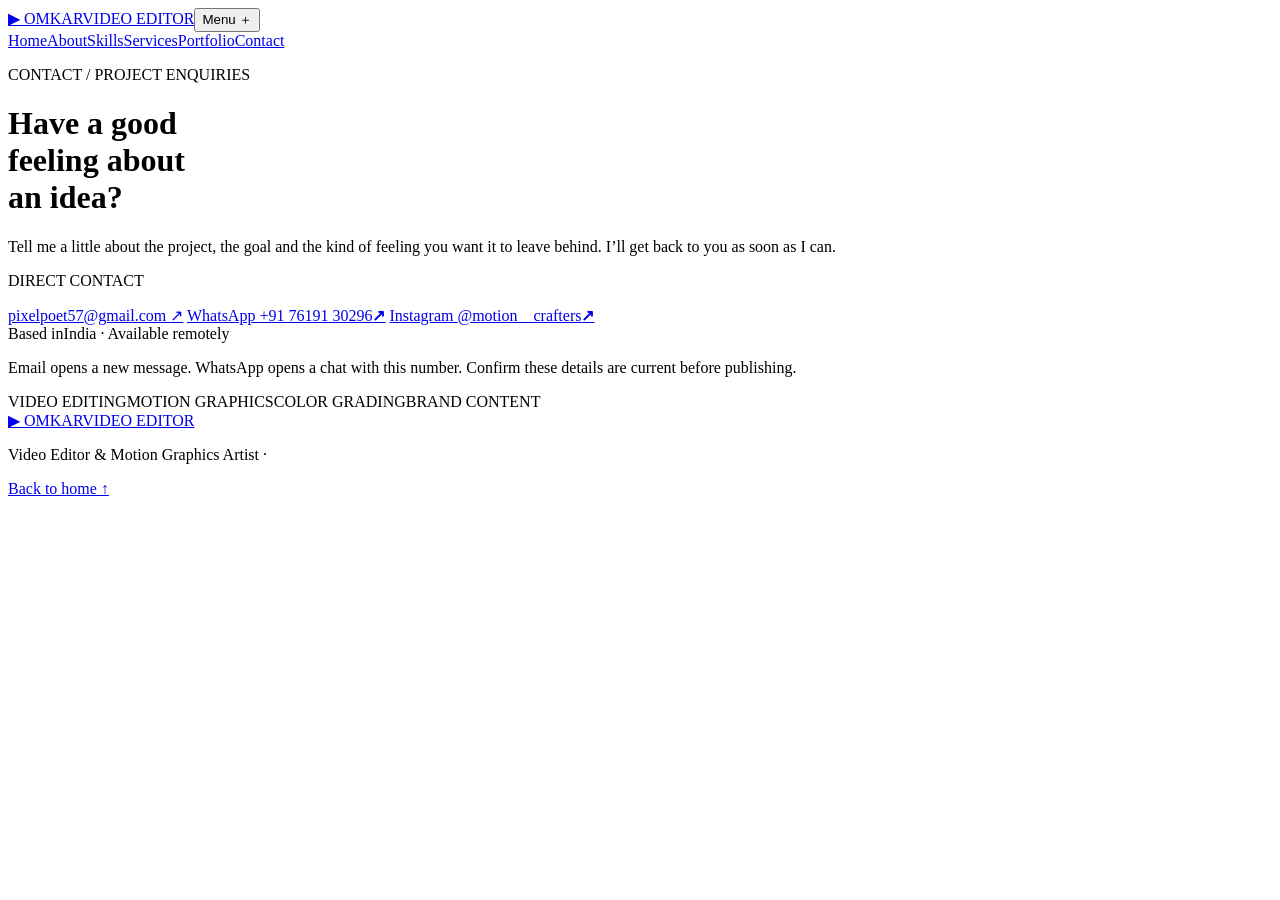
==== contact.html @ f89e93e3 "Add files via upload" ====
<!doctype html>
<html lang="en">
<head>
  <meta charset="utf-8"><meta name="viewport" content="width=device-width, initial-scale=1">
  <meta name="description" content="Contact Omkar for video editing and motion graphics projects.">
  <title>Contact — Omkar</title>
  <link rel="stylesheet" href="assets/style.css"><script src="assets/script.js" defer></script>
</head>
<body>
  <header class="site-header"><a class="wordmark" href="index.html"><span class="brand-mark">▶</span> OMKAR<span class="wordmark-sub">VIDEO EDITOR</span></a><button class="menu-toggle" aria-expanded="false" aria-controls="site-nav">Menu <span>＋</span></button><nav id="site-nav" class="site-nav"><a href="index.html">Home</a><a href="about.html">About</a><a href="about.html#skills">Skills</a><a href="about.html#services">Services</a><a href="work.html">Portfolio</a><a href="contact.html">Contact</a></nav></header>
  <main class="wrap page-main contact-page">
    <p class="eyebrow"><span class="status-dot"></span> CONTACT / PROJECT ENQUIRIES</p>
    <h1 class="page-title">Have a good<br><span class="outline-type">feeling</span> about<br>an idea<span class="period">?</span></h1>
    <div class="contact-layout">
      <p class="lead">Tell me a little about the project, the goal and the kind of feeling you want it to leave behind. I’ll get back to you as soon as I can.</p>
      <div class="contact-details">
        <p class="eyebrow">DIRECT CONTACT</p>
        
        <a class="contact-email" href="mailto:pixelpoet57@gmail.com?subject=Project%20enquiry%20%E2%80%94%20Omkar">pixelpoet57@gmail.com <span>↗</span></a>
        <a class="contact-line" href="https://wa.me/917619130296" target="_blank" rel="noreferrer">WhatsApp <span>+91 76191 30296</span><b>↗</b></a>
        <a class="contact-line" href="https://www.instagram.com/motion__crafters/" target="_blank" rel="noreferrer">Instagram <span>@motion__crafters</span><b>↗</b></a>
        <div class="contact-line"><span>Based in</span><span>India · Available remotely</span></div>
        <p class="small-note">Email opens a new message. WhatsApp opens a chat with this number. Confirm these details are current before publishing.</p>
      </div>
    </div>
    <div class="contact-bottom"><span>VIDEO EDITING</span><span>MOTION GRAPHICS</span><span>COLOR GRADING</span><span>BRAND CONTENT</span></div>
  </main>
  <footer class="site-footer wrap"><a class="wordmark" href="index.html"><span class="brand-mark">▶</span> OMKAR<span class="wordmark-sub">VIDEO EDITOR</span></a><p>Video Editor & Motion Graphics Artist · <span id="year"></span></p><a class="text-link" href="index.html">Back to home ↑</a></footer>
</body>
</html>
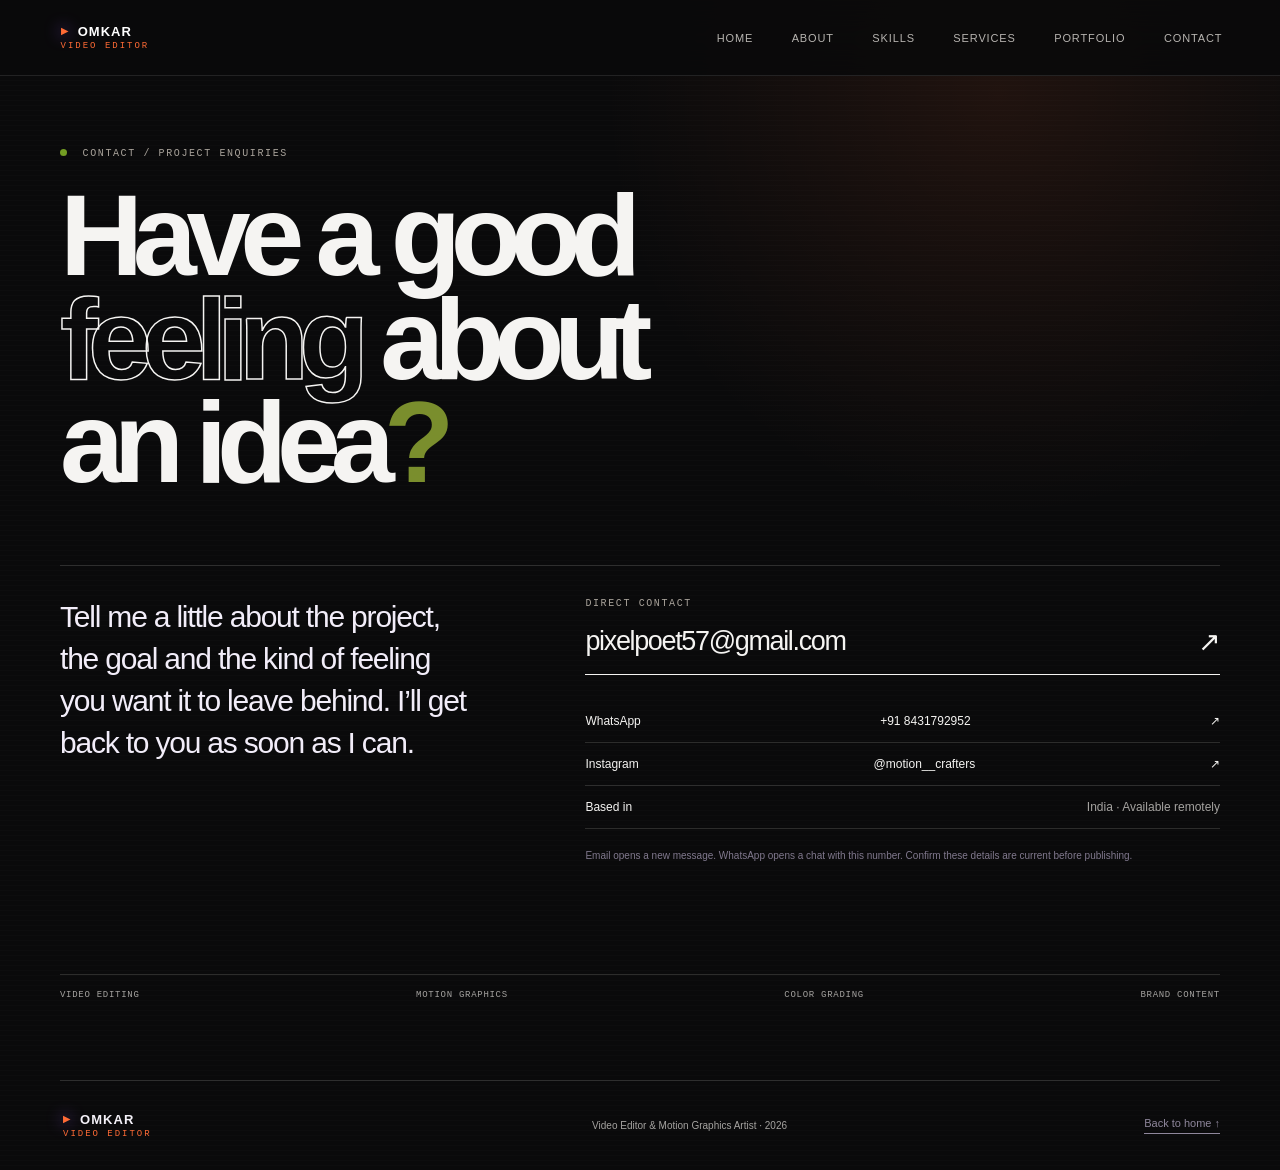
==== commit 17f61604: "Update contact.html" ====
--- a/contact.html
+++ b/contact.html
@@ -17,7 +17,7 @@
         <p class="eyebrow">DIRECT CONTACT</p>
         
         <a class="contact-email" href="mailto:pixelpoet57@gmail.com?subject=Project%20enquiry%20%E2%80%94%20Omkar">pixelpoet57@gmail.com <span>↗</span></a>
-        <a class="contact-line" href="https://wa.me/917619130296" target="_blank" rel="noreferrer">WhatsApp <span>+91 76191 30296</span><b>↗</b></a>
+        <a class="contact-line" href="https://wa.me/917619130296" target="_blank" rel="noreferrer">WhatsApp <span>+91 8431792952</span><b>↗</b></a>
         <a class="contact-line" href="https://www.instagram.com/motion__crafters/" target="_blank" rel="noreferrer">Instagram <span>@motion__crafters</span><b>↗</b></a>
         <div class="contact-line"><span>Based in</span><span>India · Available remotely</span></div>
         <p class="small-note">Email opens a new message. WhatsApp opens a chat with this number. Confirm these details are current before publishing.</p>
--- a/assets/style.css
+++ b/assets/style.css
@@ -0,0 +1,1118 @@
+@import url('https://fonts.googleapis.com/css2?family=DM+Mono:wght@400;500&family=Manrope:wght@400;500;600;700;800&display=swap');
+
+:root {
+  --paper: #f4f3ef;
+  --ink: #171715;
+  --muted: #77766f;
+  --line: #d5d4cd;
+  --accent: #d7ff42;
+  --max: 1320px;
+}
+* { box-sizing: border-box; }
+html { scroll-behavior: smooth; scroll-padding-top: 90px; }
+body { margin: 0; background: var(--paper); color: var(--ink); font-family: "Manrope", Arial, sans-serif; -webkit-font-smoothing: antialiased; }
+a { color: inherit; text-decoration: none; }
+button { font: inherit; }
+.wrap { width: min(var(--max), calc(100% - 9vw)); margin-inline: auto; }
+.site-header { height: 82px; display: flex; align-items: center; justify-content: space-between; padding: 0 4.5vw; border-bottom: 1px solid var(--line); background: rgba(244,243,239,.94); position: sticky; top: 0; z-index: 20; backdrop-filter: blur(12px); }
+.wordmark { font-size: 13px; letter-spacing: -.04em; font-weight: 800; white-space: nowrap; }
+.wordmark span { font-family: "DM Mono", monospace; font-size: 9px; vertical-align: top; margin-left: 3px; }
+.site-nav { display: flex; align-items: center; gap: clamp(18px, 3vw, 42px); }
+.site-nav a { font-size: 12px; color: #77766f; transition: color .2s; }
+.site-nav a:hover, .site-nav a.active { color: var(--ink); }
+.arrow { display: inline-block; margin-left: 3px; }
+.menu-toggle { display: none; border: 0; background: none; cursor: pointer; font-size: 12px; }
+.menu-toggle span { margin-left: 5px; font-size: 17px; }
+.hero { padding-top: clamp(80px, 11vw, 155px); padding-bottom: 35px; min-height: 720px; }
+.eyebrow { font: 10px/1.5 "DM Mono", monospace; letter-spacing: .11em; color: var(--muted); margin: 0 0 23px; }
+.status-dot { display: inline-block; width: 7px; height: 7px; background: #739d23; border-radius: 50%; margin-right: 8px; }
+h1, h2, h3, p { margin-top: 0; }
+.hero h1, .page-title { font-size: clamp(66px, 11.4vw, 166px); line-height: .83; letter-spacing: -.095em; font-weight: 600; margin: 0; }
+.outline-type { color: transparent; -webkit-text-stroke: 1.5px var(--ink); }
+.period { color: #7a8e2d; }
+.hero-bottom { display: flex; align-items: end; justify-content: space-between; gap: 40px; margin-top: 54px; }
+.hero-intro { width: min(410px, 60%); font-size: clamp(15px, 1.45vw, 19px); line-height: 1.65; letter-spacing: -.03em; margin: 0; }
+.round-link { display: inline-flex; align-items: center; justify-content: space-between; gap: 30px; border: 1px solid var(--ink); border-radius: 100px; padding: 15px 18px; font-size: 11px; white-space: nowrap; transition: background .25s, color .25s, transform .25s; }
+.round-link span { font-size: 17px; }
+.round-link:hover { background: var(--ink); color: var(--paper); transform: translateY(-2px); }
+.hero-note { display: flex; justify-content: space-between; gap: 15px; border-top: 1px solid var(--line); margin-top: 90px; padding-top: 15px; font: 9px "DM Mono", monospace; letter-spacing: .08em; color: var(--muted); }
+.feature-section { padding-top: 90px; padding-bottom: 100px; }
+.section-heading { display: flex; align-items: center; justify-content: space-between; gap: 20px; border-top: 1px solid var(--ink); padding-top: 18px; margin-bottom: 28px; }
+.section-heading .eyebrow { margin: 0; color: var(--ink); }
+.text-link { font-size: 11px; border-bottom: 1px solid currentColor; padding-bottom: 4px; }
+.project-grid { display: grid; grid-template-columns: 1fr 1fr; gap: 50px 22px; }
+.project-card { display: block; min-width: 0; }
+.project-large { grid-column: span 2; }
+.project-art { min-height: 260px; aspect-ratio: 1.28; overflow: hidden; position: relative; display: flex; align-items: center; justify-content: center; background: #deded6; isolation: isolate; }
+.project-large .project-art { aspect-ratio: 2.05; min-height: 350px; }
+.art-label, .art-small { position: absolute; font: 9px "DM Mono", monospace; letter-spacing: .12em; z-index: 2; }
+.art-label { top: 20px; left: 20px; }
+.art-small { bottom: 20px; left: 20px; }
+.art-big { font-size: clamp(48px, 8.5vw, 125px); font-weight: 800; line-height: .78; letter-spacing: -.09em; transform: rotate(-5deg); }
+.art-film { background: #d9d9d0; color: #20211c; }
+.art-film::before { content: ""; position: absolute; width: 42%; aspect-ratio: 1; border-radius: 50%; background: #c4c6b8; right: 12%; top: 10%; filter: blur(1px); }
+.art-film .art-big { z-index: 1; }
+.art-product { background: #b7b5a9; color: #22231e; justify-content: start; padding-left: 9%; }
+.product-object { position: absolute; width: 29%; height: 62%; right: 15%; top: 18%; border-radius: 50% 50% 42% 42%; background: linear-gradient(115deg, #f3f0e6, #6e7069 45%, #262823 60%, #e8e4d8); box-shadow: 20px 22px 45px #66675e; transform: rotate(18deg); }
+.product-copy { z-index: 2; font-size: clamp(28px, 4vw, 56px); line-height: .86; letter-spacing: -.08em; font-weight: 800; }
+.art-motion { background: #d8e4a2; color: #20251a; }
+.motion-orb { position: absolute; width: 56%; aspect-ratio: 1; border: 1px solid #667342; border-radius: 50%; box-shadow: 0 0 0 24px #d8e4a2, 0 0 0 25px #667342, 0 0 0 52px #d8e4a2, 0 0 0 53px #667342; transform: translate(15%, 5%); }
+.motion-type { z-index: 1; font-size: clamp(35px, 5vw, 70px); font-weight: 800; line-height: .82; letter-spacing: -.09em; mix-blend-mode: multiply; }
+.art-reel { background: #292a25; color: #f4f3ef; }
+.reel-type { font-size: clamp(50px, 7vw, 100px); font-weight: 800; line-height: .8; letter-spacing: -.09em; }
+.reel-bars { position: absolute; bottom: 23px; right: 20px; display: flex; align-items: end; gap: 4px; height: 50px; }
+.reel-bars i { display: block; width: 5px; background: var(--accent); height: 40%; }
+.reel-bars i:nth-child(2) { height: 80%; }.reel-bars i:nth-child(3) { height: 55%; }.reel-bars i:nth-child(4) { height: 100%; }.reel-bars i:nth-child(5) { height: 65%; }
+.project-caption { display: flex; justify-content: space-between; align-items: start; gap: 20px; padding-top: 15px; }
+.project-caption h2 { font-size: 18px; letter-spacing: -.05em; font-weight: 600; margin: 0 0 5px; }
+.project-caption p { color: var(--muted); font-size: 11px; margin: 0; }
+.caption-arrow { font-size: 19px; transition: transform .2s; }
+.project-card:hover .caption-arrow { transform: translate(3px, -3px); }
+.project-card:hover .project-art::after { opacity: 1; }
+.project-art::after { content: "VIEW PROJECT ↗"; position: absolute; z-index: 4; right: 18px; bottom: 18px; background: var(--paper); color: var(--ink); padding: 11px 13px; font: 9px "DM Mono", monospace; opacity: 0; transition: opacity .2s; }
+.small-note { font-size: 10px; color: var(--muted); line-height: 1.7; margin-top: 18px; }
+.statement { padding-top: 100px; padding-bottom: 110px; border-top: 1px solid var(--line); }
+.statement-copy { max-width: 1050px; font-size: clamp(35px, 6.5vw, 87px); line-height: 1.05; letter-spacing: -.075em; margin: 0 0 30px; font-weight: 600; }
+.statement-copy span { color: #88877f; }
+.services { padding-bottom: 120px; }
+.muted { font: 9px "DM Mono", monospace; letter-spacing: .08em; color: var(--muted); }
+.service-row { display: grid; grid-template-columns: 50px 1fr minmax(200px, 360px) 25px; align-items: center; gap: 20px; border-top: 1px solid var(--line); padding: 25px 0; }
+.service-number { color: var(--muted); font: 10px "DM Mono", monospace; }
+.service-row h2 { font-size: clamp(22px, 3vw, 35px); letter-spacing: -.06em; margin: 0; font-weight: 600; }
+.service-row p { margin: 0; color: var(--muted); font-size: 12px; line-height: 1.6; }
+.service-symbol { text-align: right; font-size: 20px; }
+.contact-strip { background: var(--accent); padding: clamp(35px, 7vw, 95px); margin-bottom: 95px; position: relative; }
+.contact-strip .eyebrow { color: #414a22; }
+.contact-strip h2 { font-size: clamp(60px, 10vw, 130px); line-height: .82; letter-spacing: -.09em; margin: 0 0 35px; font-weight: 700; }
+.contact-strip h2 span { color: transparent; -webkit-text-stroke: 1.5px var(--ink); }
+.dark-round { background: var(--ink); color: var(--paper); border-color: var(--ink); }
+.dark-round:hover { background: transparent; color: var(--ink); }
+.site-footer { min-height: 90px; border-top: 1px solid var(--line); display: flex; justify-content: space-between; align-items: center; gap: 20px; padding-top: 20px; padding-bottom: 20px; }
+.site-footer p { font-size: 10px; color: var(--muted); margin: 0; }
+.page-main { padding-top: clamp(70px, 10vw, 130px); padding-bottom: 120px; }
+.page-title { margin-bottom: 45px; }
+.page-intro-row { display: flex; justify-content: space-between; align-items: end; gap: 25px; padding-bottom: 30px; border-bottom: 1px solid var(--line); margin-bottom: 30px; }
+.page-intro-row p { max-width: 460px; line-height: 1.7; font-size: 15px; margin: 0; }
+.work-page-grid { margin-top: 30px; }
+.about-layout { display: grid; grid-template-columns: .85fr 1.15fr; gap: 8vw; margin-top: 75px; }
+.about-mark { min-height: 390px; background: var(--accent); padding: 25px; display: flex; flex-direction: column; justify-content: space-between; }
+.about-mark span { font-size: clamp(110px, 20vw, 240px); font-weight: 800; line-height: .8; letter-spacing: -.12em; }
+.about-mark p { font: 10px/1.5 "DM Mono", monospace; letter-spacing: .1em; margin: 0; }
+.about-copy p { color: #5e5d56; font-size: 14px; line-height: 1.9; margin-bottom: 22px; }
+.about-copy .lead, .lead { color: var(--ink); font-size: clamp(20px, 2.5vw, 30px); line-height: 1.4; letter-spacing: -.04em; }
+.about-copy h2 { margin: 45px 0 18px; font-size: 23px; letter-spacing: -.06em; }
+.tool-list { display: flex; flex-wrap: wrap; gap: 8px; }
+.tool-list span { padding: 10px 12px; border: 1px solid var(--line); font-size: 10px; }
+.about-principles { margin-top: 110px; border-top: 1px solid var(--ink); padding-top: 20px; }
+.principle { display: grid; grid-template-columns: 50px 1fr 1fr; gap: 20px; padding: 24px 0; border-bottom: 1px solid var(--line); align-items: baseline; }
+.principle span { font: 10px "DM Mono", monospace; color: var(--muted); }
+.principle h3 { font-size: clamp(19px, 2.5vw, 29px); letter-spacing: -.05em; margin: 0; }
+.principle p { font-size: 12px; color: var(--muted); margin: 0; }
+.contact-page .page-title { margin-bottom: 70px; }
+.contact-layout { display: grid; grid-template-columns: .8fr 1.2fr; gap: 8vw; padding-top: 30px; border-top: 1px solid var(--line); }
+.contact-layout > .lead { max-width: 420px; }
+.contact-details .eyebrow { margin-bottom: 15px; }
+.contact-email { display: flex; justify-content: space-between; gap: 10px; padding-bottom: 16px; border-bottom: 1px solid var(--ink); font-size: clamp(17px, 2.3vw, 27px); letter-spacing: -.05em; margin-bottom: 25px; }
+.contact-line { display: flex; justify-content: space-between; gap: 15px; border-bottom: 1px solid var(--line); padding: 14px 0; font-size: 12px; }
+.contact-line span:nth-child(2) { color: var(--muted); }
+.contact-line b { font-weight: 400; }
+.contact-bottom { display: flex; justify-content: space-between; gap: 15px; flex-wrap: wrap; border-top: 1px solid var(--line); padding-top: 15px; margin-top: 100px; color: var(--muted); font: 9px "DM Mono", monospace; letter-spacing: .08em; }
+.back-link { display: inline-block; margin-bottom: 50px; }
+.case-art { margin: 30px 0 50px; aspect-ratio: 2.1; min-height: 300px; }
+.case-meta { display: grid; grid-template-columns: repeat(3, 1fr); gap: 25px; padding: 25px 0; border-block: 1px solid var(--line); }
+.case-meta .eyebrow { margin-bottom: 10px; }
+.case-meta p { font-size: 12px; margin: 0; }
+.case-story { display: grid; grid-template-columns: .7fr 1.3fr; gap: 8vw; padding: 90px 0; }
+.case-story h2 { font-size: clamp(30px, 4vw, 50px); letter-spacing: -.07em; }
+.case-story p:not(.eyebrow) { color: #5e5d56; font-size: 14px; line-height: 1.9; max-width: 650px; }
+.case-story .round-link { margin-top: 15px; }
+.reveal { opacity: 0; transform: translateY(18px); transition: opacity .65s ease, transform .65s ease; }
+.reveal.visible { opacity: 1; transform: translateY(0); }
+@media (prefers-reduced-motion: reduce) { *, *::before, *::after { scroll-behavior: auto !important; animation-duration: .01ms !important; transition-duration: .01ms !important; } .reveal { opacity: 1; transform: none; } }
+@media (max-width: 760px) {
+  .wrap { width: calc(100% - 40px); }
+  .site-header { height: 68px; padding-inline: 20px; }
+  .menu-toggle { display: block; }
+  .site-nav { display: none; position: absolute; top: 68px; left: 0; right: 0; padding: 20px; border-bottom: 1px solid var(--line); background: var(--paper); flex-direction: column; align-items: flex-start; gap: 20px; }
+  .site-nav.open { display: flex; }
+  .hero { padding-top: 85px; min-height: 0; }
+  .hero h1, .page-title { font-size: clamp(58px, 14vw, 100px); }
+  .hero-bottom { align-items: flex-start; flex-direction: column; gap: 25px; margin-top: 35px; }
+  .hero-intro { width: 100%; max-width: 430px; }
+  .hero-note { margin-top: 55px; flex-wrap: wrap; }
+  .hero-note span:last-child { display: none; }
+  .feature-section { padding-top: 65px; padding-bottom: 75px; }
+  .project-grid { grid-template-columns: 1fr; gap: 35px; }
+  .project-large { grid-column: auto; }
+  .project-large .project-art { aspect-ratio: 1.28; min-height: 260px; }
+  .art-big { font-size: clamp(52px, 13vw, 90px); }
+  .statement { padding-top: 70px; padding-bottom: 75px; }
+  .services { padding-bottom: 75px; }
+  .service-row { grid-template-columns: 28px 1fr 20px; gap: 12px; }
+  .service-row p { grid-column: 2; grid-row: 2; }
+  .service-symbol { grid-column: 3; grid-row: 1; }
+  .contact-strip { margin-bottom: 60px; }
+  .site-footer { flex-wrap: wrap; }
+  .site-footer p { order: 3; width: 100%; }
+  .page-main { padding-top: 70px; padding-bottom: 75px; }
+  .page-intro-row { flex-direction: column; align-items: flex-start; }
+  .about-layout, .contact-layout, .case-story { grid-template-columns: 1fr; gap: 35px; margin-top: 45px; }
+  .about-mark { min-height: 260px; }
+  .about-principles { margin-top: 70px; }
+  .principle { grid-template-columns: 30px 1fr; gap: 12px; }
+  .principle p { grid-column: 2; }
+  .contact-page .page-title { margin-bottom: 45px; }
+  .contact-bottom { margin-top: 65px; }
+  .case-meta { grid-template-columns: 1fr; gap: 20px; }
+  .case-art { aspect-ratio: 1.25; min-height: 240px; }
+}
+
+/* Real portfolio video previews */
+.actual-project { min-width: 0; }
+.video-frame { position: relative; overflow: hidden; background: #111; aspect-ratio: 9 / 16; }
+
+.video-frame video { display: block; width: 100%; height: 100%; object-fit: cover; background: #111; }
+.video-category { position: absolute; top: 12px; left: 12px; z-index: 1; padding: 7px 10px; color: #111; background: #f4f2ed; font-size: 10px; letter-spacing: .12em; text-transform: uppercase; pointer-events: none; }
+.actual-project .project-caption { align-items: flex-start; }
+@media (max-width: 700px) {
+
+}
+
+
+/* Cinematic motion pass */
+:root { --ease-out: cubic-bezier(.22, 1, .36, 1); }
+body::after {
+  content: ""; position: fixed; z-index: 1000; top: 0; left: 0; height: 3px; width: var(--scroll-progress, 0%);
+  background: var(--accent); pointer-events: none; transition: width .08s linear;
+}
+.site-header { transition: height .35s var(--ease-out), background .3s ease, box-shadow .3s ease; }
+.site-header.scrolled { height: 68px; box-shadow: 0 8px 28px rgba(23,23,21,.055); }
+.site-nav a { position: relative; }
+.site-nav a::after { content: ""; position: absolute; height: 1px; background: currentColor; left: 0; right: 100%; bottom: -6px; transition: right .3s var(--ease-out); }
+.site-nav a:hover::after, .site-nav a.active::after { right: 0; }
+.hero .eyebrow { animation: fade-in .8s .05s both; }
+.hero h1 { animation: hero-rise 1.05s .12s var(--ease-out) both; }
+.hero-bottom { animation: fade-in .8s .42s both; }
+.hero-note { animation: fade-in .8s .58s both; }
+.period { display: inline-block; animation: punctuation-pop .7s .8s var(--ease-out) both; transform-origin: 50% 80%; }
+.marquee-band { overflow: hidden; border-block: 1px solid var(--line); padding: 18px 0; margin: 20px 0 0; background: rgba(215,255,66,.24); }
+.marquee-track { display: flex; align-items: center; gap: 34px; width: max-content; white-space: nowrap; animation: marquee-scroll 32s linear infinite; }
+.marquee-track span { font: 10px "DM Mono", monospace; letter-spacing: .13em; }
+.marquee-track b { font-size: 15px; font-weight: 400; color: #7a8e2d; }
+.marquee-band:hover .marquee-track { animation-play-state: paused; }
+.actual-project { opacity: 0; transform: translateY(24px) scale(.99); transition: opacity .75s var(--ease-out), transform .75s var(--ease-out); transition-delay: calc(var(--card-index, 0) * 70ms); }
+.actual-project.visible { opacity: 1; transform: translateY(0) scale(1); }
+.video-frame { border-radius: 2px; isolation: isolate; }
+.video-frame::after { content: ""; position: absolute; inset: 0; border: 1px solid rgba(255,255,255,.14); pointer-events: none; transition: inset .45s var(--ease-out), border-color .3s ease; }
+.actual-project:hover .video-frame::after { inset: 8px; border-color: rgba(255,255,255,.55); }
+.video-frame video { transition: transform .7s var(--ease-out), filter .5s ease; }
+.actual-project:hover .video-frame video { transform: scale(1.025); filter: contrast(1.03); }
+.video-category, .video-index { position: absolute; z-index: 2; top: 12px; padding: 7px 10px; font: 9px "DM Mono", monospace; letter-spacing: .08em; text-transform: uppercase; pointer-events: none; }
+.video-category { left: 12px; color: #111; background: var(--paper); }
+.video-index { right: 12px; color: #fff; background: rgba(17,17,17,.65); backdrop-filter: blur(8px); }
+.project-caption h2 { transition: letter-spacing .3s var(--ease-out); }
+.actual-project:hover .project-caption h2 { letter-spacing: -.025em; }
+.caption-arrow { display: inline-flex; align-items: center; justify-content: center; width: 32px; height: 32px; border: 1px solid var(--line); border-radius: 50%; transition: transform .35s var(--ease-out), color .3s ease, background .3s ease; }
+.actual-project:hover .caption-arrow { transform: rotate(45deg); background: var(--ink); color: var(--paper); }
+.round-link { position: relative; overflow: hidden; isolation: isolate; }
+.round-link::before { content: ""; position: absolute; inset: 0; background: var(--accent); transform: translateY(102%); transition: transform .35s var(--ease-out); z-index: -1; border-radius: inherit; }
+.round-link:hover::before { transform: translateY(0); }
+.dark-round::before { background: var(--paper); }
+.text-link { transition: opacity .25s ease; }
+.text-link:hover { opacity: .58; }
+.contact-strip { overflow: hidden; }
+.contact-strip::after { content: "↗"; position: absolute; right: 5%; bottom: -18%; font-size: clamp(130px, 24vw, 340px); line-height: 1; opacity: .06; transform: rotate(-20deg); pointer-events: none; transition: transform .7s var(--ease-out); }
+.contact-strip:hover::after { transform: translate(-12px, -12px) rotate(0deg); }
+@keyframes fade-in { from { opacity: 0; } to { opacity: 1; } }
+@keyframes hero-rise { from { opacity: 0; transform: translateY(42px); clip-path: inset(0 0 30% 0); } to { opacity: 1; transform: translateY(0); clip-path: inset(0 0 0 0); } }
+@keyframes punctuation-pop { 0% { transform: scale(.3) rotate(-25deg); opacity: 0; } 75% { transform: scale(1.2) rotate(8deg); opacity: 1; } 100% { transform: scale(1) rotate(0); } }
+@keyframes marquee-scroll { from { transform: translateX(0); } to { transform: translateX(-50%); } }
+@media (max-width: 760px) {
+  .site-header.scrolled { height: 60px; }
+  .marquee-band { margin-top: 10px; padding: 15px 0; }
+  .marquee-track { gap: 22px; animation-duration: 25s; }
+  .video-index { top: 10px; right: 10px; }
+  .video-category { top: 10px; left: 10px; }
+}
+@media (prefers-reduced-motion: reduce) {
+  body::after { display: none; }
+  .marquee-track { animation: none; }
+  .hero .eyebrow, .hero h1, .hero-bottom, .hero-note, .period { animation: none; }
+  .actual-project { opacity: 1; transform: none; transition: none; }
+}
+
+/* Dark purple portfolio redesign inspired by the supplied visual reference */
+:root { --paper:#08090f; --ink:#f5f3ff; --muted:#aaa7bd; --line:rgba(194,170,255,.19); --accent:#9b5cff; --panel:#10111b; }
+html { scroll-behavior:smooth; }
+body { background: radial-gradient(ellipse at 75% 12%, rgba(83,30,148,.17), transparent 42%), #08090f; color:var(--ink); }
+.site-header { background:rgba(8,9,15,.88); border-bottom:1px solid var(--line); backdrop-filter:blur(18px); }
+.wordmark { display:inline-flex; align-items:center; gap:9px; flex-wrap:wrap; font-weight:800; letter-spacing:.16em; }
+.brand-mark { display:inline-grid; place-items:center; color:#c7a4ff; font-size:13px; text-shadow:0 0 16px #9b5cff; }
+.wordmark-sub { display:block; flex-basis:100%; margin-left:22px; margin-top:-7px; font-size:8px; font-weight:400; letter-spacing:.22em; color:var(--muted); }
+.site-nav a { color:#d8d4e7; }
+.site-nav a.active,.site-nav a:hover { color:#c69cff; }
+.hero-neo { min-height:590px; position:relative; display:grid; grid-template-columns:1.1fr .9fr; align-items:center; gap:2rem; padding-top:82px; padding-bottom:58px; overflow:hidden; }
+.hero-copy { position:relative; z-index:2; }
+.hero-neo h1 { font-size:clamp(5rem,11vw,10rem); line-height:.83; letter-spacing:-.075em; margin:24px 0 22px; text-shadow:0 0 35px rgba(155,92,255,.17); }
+.hero-period { color:#a75cff; }
+.hero-role { color:#e3def1; font-size:clamp(12px,1.4vw,16px); }
+.hero-role b { color:#a75cff; padding:0 7px; }
+.hero-tagline { margin:24px 0 30px; max-width:480px; border:1px solid rgba(179,126,255,.42); border-radius:4px; padding:15px 18px; background:rgba(15,12,28,.72); box-shadow:0 0 28px rgba(120,55,220,.08); }
+.hero-tagline em { color:#bd8aff; font-style:normal; }
+.hero-actions { display:flex; gap:12px; flex-wrap:wrap; }
+.round-link { background:linear-gradient(115deg,#6c22d8,#9a4cff); color:white; border:1px solid #b68aff; box-shadow:0 8px 30px rgba(115,45,221,.22); }
+.outline-link { display:inline-flex; align-items:center; gap:16px; padding:13px 18px; border:1px solid rgba(201,183,235,.35); border-radius:30px; color:#f4f0ff; font-size:12px; text-transform:uppercase; letter-spacing:.07em; }
+.outline-link:hover { border-color:#a85cff; background:rgba(155,92,255,.1); }
+.hero-socials { display:flex; gap:22px; margin-top:36px; font:10px "DM Mono",monospace; color:#aaa2c0; text-transform:uppercase; letter-spacing:.1em; }
+.hero-socials a:hover { color:#c39aff; }
+.hero-visual { min-height:390px; position:relative; display:grid; place-items:center; isolation:isolate; }
+.hero-visual::before { content:""; position:absolute; width:min(34vw,400px); aspect-ratio:1; border-radius:50%; background:radial-gradient(circle,rgba(123,51,215,.22),rgba(123,51,215,.05) 55%,transparent 70%); filter:blur(2px); z-index:-1; }
+.visual-orbit { position:absolute; width:min(33vw,380px); aspect-ratio:1; border:1px solid rgba(178,115,255,.35); border-radius:50%; animation:orbit-spin 24s linear infinite; }
+.orbit-one::before,.orbit-two::before { content:""; position:absolute; width:8px;height:8px;border-radius:50%;background:#cda6ff;box-shadow:0 0 16px #9d52ff;top:12%;left:15%; }
+.orbit-two { width:min(27vw,310px); border-style:dashed; animation-direction:reverse; animation-duration:36s; }
+.hero-monogram { font-size:clamp(8rem,17vw,15rem); line-height:1; font-weight:900; letter-spacing:-.12em; color:transparent; -webkit-text-stroke:1px rgba(239,225,255,.75); text-shadow:0 0 38px rgba(153,83,255,.35); transform:rotate(-7deg); animation:monogram-float 5s ease-in-out infinite; }
+.hero-monogram span { color:#a75cff; -webkit-text-stroke:0; }
+.floating-tag { position:absolute; display:flex; align-items:center; gap:8px; padding:8px 10px; border:1px solid rgba(174,125,255,.35); border-radius:8px; background:rgba(12,12,22,.88); color:#c39aff; box-shadow:0 8px 30px rgba(0,0,0,.2); font-size:20px; font-weight:800; animation:tag-float 4s ease-in-out infinite; }
+.floating-tag small { font-size:9px; color:#d6d0e5; font-weight:400; }
+.tag-premiere { top:13%; left:1%; }.tag-after { top:27%; right:0; animation-delay:-1.2s; }.tag-davinci { bottom:13%; left:4%; animation-delay:-2.2s; }
+.visual-caption { position:absolute; bottom:0; width:100%; display:flex; justify-content:space-between; gap:12px; color:#9d96b4; font:8px "DM Mono",monospace; letter-spacing:.1em; }
+.hero-note { grid-column:1/-1; display:flex; justify-content:space-between; gap:12px; border-top:1px solid var(--line); padding-top:16px; color:#8d879f; font:9px "DM Mono",monospace; letter-spacing:.1em; }
+.marquee-band { background:rgba(107,43,191,.11); border-color:var(--line); }
+.feature-section,.tools-section,.services-section { padding-top:54px; padding-bottom:30px; }
+.section-heading { border-bottom:1px solid var(--line); padding-bottom:14px; margin-bottom:22px; }
+.section-aside { color:#9389aa; font:9px "DM Mono",monospace; letter-spacing:.12em; }
+.tool-grid { display:grid; grid-template-columns:repeat(4,minmax(0,1fr)); gap:12px; }
+.tool-card { padding:18px 15px; min-height:145px; background:linear-gradient(145deg,rgba(25,21,39,.96),rgba(12,13,21,.96)); border:1px solid var(--line); border-radius:12px; transition:transform .35s var(--ease-out),border-color .3s,box-shadow .3s; }
+.tool-card:hover { transform:translateY(-5px); border-color:rgba(177,116,255,.7); box-shadow:0 12px 32px rgba(102,42,175,.12); }
+.tool-logo { display:grid; place-items:center; width:40px;height:40px;margin-bottom:14px;border-radius:9px;font-size:17px;font-weight:800;background:#171326;border:1px solid rgba(180,130,255,.3);color:#c6a1ff;box-shadow:inset 0 0 18px rgba(148,77,255,.08); }
+.tool-logo.ae { color:#a99cff; }.tool-logo.dr { color:#ffce6e;font-size:11px; }.tool-logo.ps { color:#70caff; }.tool-logo.lr { color:#92baff; }.tool-logo.ai { color:#ff9b53; }.tool-logo.canva { color:#65e6f3; }.tool-logo.kittl { color:#fff; }
+.tool-card h3 { font-size:12px; margin:0 0 6px; }.tool-card p { font-size:10px; line-height:1.5; color:var(--muted); margin:0; }
+.service-grid { display:grid; grid-template-columns:repeat(4,minmax(0,1fr)); gap:12px; }
+.service-card { position:relative; min-height:185px; padding:18px; border:1px solid var(--line); border-radius:12px; background:linear-gradient(145deg,rgba(20,17,31,.94),rgba(11,12,19,.94)); transition:transform .35s var(--ease-out),border-color .3s; }
+.service-card:hover { transform:translateY(-4px); border-color:rgba(177,116,255,.7); }
+.service-card>span { color:#a878ef; font:10px "DM Mono",monospace; }.service-card h3 { margin:24px 0 8px; font-size:15px; }.service-card p { font-size:11px; line-height:1.65; color:var(--muted); }.service-card>b { position:absolute; right:16px; top:15px; color:#c39aff; font-size:16px; }
+.project-card,.service-row,.statement-copy,.contact-strip,.about-layout,.principle,.section-heading,.page-intro-row,.about-principles { color:var(--ink); }
+.video-frame { border:1px solid var(--line); background:#111; }
+.project-caption p,.small-note,.page-intro-row p { color:var(--muted); }
+.site-footer { border-top:1px solid var(--line); color:var(--muted); }
+@keyframes orbit-spin { to { transform:rotate(360deg); } }
+@keyframes monogram-float { 0%,100% { transform:translateY(0) rotate(-7deg); } 50% { transform:translateY(-10px) rotate(-4deg); } }
+@keyframes tag-float { 0%,100% { transform:translateY(0); } 50% { transform:translateY(-8px); } }
+@media(max-width:800px) {
+ .hero-neo { grid-template-columns:1fr; min-height:auto; padding-top:65px; gap:8px; }
+ .hero-visual { min-height:300px; order:2; }
+ .hero-note { order:3; flex-wrap:wrap; }
+ .hero-neo h1 { font-size:clamp(5rem,20vw,8rem); }
+ .visual-orbit { width:min(65vw,340px); }.orbit-two { width:min(52vw,270px); }
+ .hero-monogram { font-size:clamp(9rem,35vw,13rem); }
+ .tool-grid { grid-template-columns:repeat(2,minmax(0,1fr)); }
+ .service-grid { grid-template-columns:repeat(2,minmax(0,1fr)); }
+}
+@media(max-width:480px) {
+ .hero-socials { gap:13px; font-size:9px; }
+ .tool-card { padding:14px 12px; }
+ .service-card { padding:14px; }
+ .service-card h3 { font-size:13px; }
+}
+@media(prefers-reduced-motion:reduce) {
+ .visual-orbit,.hero-monogram,.floating-tag { animation:none; }
+}
+
+
+/* Refined hero portrait + compact portfolio grid */
+.hero { position: relative; isolation: isolate; overflow: hidden; }
+.hero-portrait {
+  position: absolute; z-index: -1; right: clamp(0px, 4vw, 56px); bottom: 0;
+  width: min(42vw, 520px); height: min(42vw, 470px);
+  display: flex; align-items: flex-end; justify-content: center;
+  pointer-events: none;
+}
+.hero-portrait img {
+  position: relative; z-index: 1; display: block; width: 100%; height: 100%;
+  object-fit: contain; object-position: center bottom;
+  filter: drop-shadow(0 0 22px rgba(159, 78, 255, .25));
+  animation: portrait-float 6s ease-in-out infinite;
+}
+.portrait-orbit {
+  position: absolute; border: 1px solid rgba(173, 104, 255, .52);
+  border-radius: 50%; width: 78%; aspect-ratio: 1; top: 7%; left: 12%;
+  box-shadow: 0 0 22px rgba(144, 62, 255, .12), inset 0 0 22px rgba(144, 62, 255, .08);
+}
+.orbit-one { animation: orbit-spin 24s linear infinite; border-left-color: transparent; }
+.orbit-two { width: 92%; top: 0; left: 5%; border-color: rgba(91, 223, 255, .23); border-right-color: transparent; animation: orbit-spin 34s linear infinite reverse; }
+.portrait-sticker {
+  position: absolute; z-index: 2; right: 2%; bottom: 13%; transform: rotate(8deg);
+  padding: 9px 12px; background: #b56aff; color: #100c18; border: 1px solid #e6d4ff;
+  font: 700 9px/1.35 "DM Mono", monospace; letter-spacing: .08em;
+  box-shadow: 4px 4px 0 rgba(9,7,17,.65); animation: sticker-bob 4s ease-in-out infinite;
+}
+@keyframes portrait-float { 0%,100% { transform: translateY(0); } 50% { transform: translateY(-9px); } }
+@keyframes orbit-spin { to { transform: rotate(360deg); } }
+@keyframes sticker-bob { 0%,100% { translate: 0 0; } 50% { translate: 0 -7px; } }
+.project-grid, .home-project-grid, .work-page-grid {
+  gap: clamp(14px, 2vw, 24px);
+}
+.actual-project .video-frame { aspect-ratio: 4 / 3; }
+.home-project-grid .actual-project:nth-child(1) .video-frame,
+.work-page-grid .actual-project:nth-child(1) .video-frame { aspect-ratio: 4 / 3; }
+.project-caption { padding-top: 11px; }
+.project-caption h2 { font-size: clamp(15px, 1.4vw, 20px); }
+.project-caption p { font-size: 12px; }
+@media (min-width: 761px) {
+  .home-project-grid, .work-page-grid { grid-template-columns: repeat(3, minmax(0, 1fr)); }
+}
+@media (max-width: 760px) {
+  .hero-portrait { right: -14%; width: 64vw; height: 70vw; opacity: .5; }
+  .portrait-sticker { right: 4%; bottom: 12%; font-size: 7px; }
+  .actual-project .video-frame { aspect-ratio: 3 / 4; }
+}
+@media (prefers-reduced-motion: reduce) {
+  .hero-portrait img, .orbit-one, .orbit-two, .portrait-sticker { animation: none; }
+}
+
+/* Trend-led illustrated hero portrait */
+.hero { position: relative; isolation: isolate; overflow: hidden; }
+.hero-portrait { position:absolute; z-index:0; right:clamp(0px,3vw,42px); bottom:0; width:min(42vw,500px); height:min(42vw,440px); display:flex; align-items:flex-end; justify-content:center; pointer-events:none; opacity:.96; }
+.hero-portrait img { display:block; width:100%; height:100%; object-fit:contain; object-position:center bottom; filter:drop-shadow(0 0 24px rgba(159,78,255,.25)); animation:portrait-float 6s ease-in-out infinite; }
+.hero-copy { position:relative; z-index:2; max-width:62%; }
+.portrait-orbit { position:absolute; width:78%; aspect-ratio:1; top:5%; left:12%; border:1px solid rgba(173,104,255,.5); border-radius:50%; box-shadow:0 0 22px rgba(144,62,255,.13),inset 0 0 22px rgba(144,62,255,.08); }
+.orbit-one { border-left-color:transparent; animation:orbit-spin 24s linear infinite; }
+.orbit-two { width:92%; top:0; left:5%; border-color:rgba(91,223,255,.22); border-right-color:transparent; animation:orbit-spin 34s linear infinite reverse; }
+.portrait-sticker { position:absolute; z-index:3; right:2%; bottom:13%; padding:9px 12px; color:#100c18; background:#b56aff; border:1px solid #e6d4ff; font:700 9px/1.35 monospace; letter-spacing:.08em; transform:rotate(8deg); box-shadow:4px 4px 0 rgba(9,7,17,.65); animation:sticker-bob 4s ease-in-out infinite; }
+@keyframes portrait-float {0%,100%{transform:translateY(0)}50%{transform:translateY(-9px)}}
+@keyframes orbit-spin {to{transform:rotate(360deg)}}
+@keyframes sticker-bob {0%,100%{translate:0 0}50%{translate:0 -7px}}
+/* More compact project cards */
+.project-grid,.home-project-grid,.work-page-grid { gap:clamp(14px,2vw,24px); }
+.actual-project .video-frame { aspect-ratio:4/3; }
+.project-caption { padding-top:11px; }
+.project-caption h2 { font-size:clamp(15px,1.4vw,20px); }
+.project-caption p { font-size:12px; }
+@media(min-width:761px){.home-project-grid,.work-page-grid{grid-template-columns:repeat(3,minmax(0,1fr));}}
+@media(max-width:760px){.hero-portrait{right:-14%;width:64vw;height:70vw;opacity:.46}.hero-copy{max-width:100%}.actual-project .video-frame{aspect-ratio:3/4}}
+@media(prefers-reduced-motion:reduce){.hero-portrait img,.orbit-one,.orbit-two,.portrait-sticker{animation:none}}
+
+/* Final polish: layered editor mascot, refined cards and software icon tiles */
+.hero-portrait { z-index:1; width:min(40vw,470px); height:min(40vw,430px); right:clamp(4px,4vw,60px); }
+.hero-portrait img { object-fit:contain; object-position:center bottom; mix-blend-mode:screen; filter:drop-shadow(0 0 24px rgba(164,82,255,.30)); }
+.hero-copy { z-index:3; }
+.hero-visual { z-index:2; }
+.hero-portrait .portrait-orbit { z-index:0; }
+.portrait-sticker { z-index:4; }
+.tool-grid { align-items:stretch; }
+.tool-card { position:relative; overflow:hidden; isolation:isolate; transition:transform .35s cubic-bezier(.22,1,.36,1), border-color .3s ease, box-shadow .3s ease; }
+.tool-card::before { content:""; position:absolute; inset:0; z-index:-1; opacity:0; background:radial-gradient(circle at 50% 0%,rgba(165,89,255,.2),transparent 70%); transition:opacity .35s ease; }
+.tool-card:hover { transform:translateY(-6px); border-color:rgba(178,111,255,.7); box-shadow:0 12px 32px rgba(107,44,191,.14); }
+.tool-card:hover::before { opacity:1; }
+.tool-logo { display:flex; align-items:center; justify-content:center; width:56px; height:56px; border-radius:14px; font-weight:800; font-size:23px; letter-spacing:-.06em; box-shadow:inset 0 0 0 1px rgba(255,255,255,.13),0 8px 20px rgba(0,0,0,.2); transition:transform .4s cubic-bezier(.22,1,.36,1); }
+.tool-card:hover .tool-logo { transform:rotate(-5deg) scale(1.08); }
+.tool-logo.pr { background:linear-gradient(145deg,#25104b,#100b20); color:#c59aff; border:1px solid #7e4fd6; }
+.tool-logo.ae { background:linear-gradient(145deg,#31104e,#100b20); color:#e1a4ff; border:1px solid #a14be5; }
+.tool-logo.dr { background:conic-gradient(from 20deg,#e6e6e6,#242424,#bd8aff,#e6e6e6); color:#101015; border:1px solid #aaa; }
+.tool-logo.ps { background:linear-gradient(145deg,#092e4d,#071521); color:#60c7ff; border:1px solid #2387c7; }
+.tool-logo.lr { background:linear-gradient(145deg,#092e4d,#071521); color:#7fd7ff; border:1px solid #2c8cb7; }
+.tool-logo.ai { background:linear-gradient(145deg,#49210a,#1d0c05); color:#ffad68; border:1px solid #bd672c; }
+.tool-logo.canva { background:linear-gradient(145deg,#075b72,#16264f); color:#e3faff; border:1px solid #38bed2; }
+.tool-logo.kittl { background:linear-gradient(145deg,#222,#080808); color:#fff; border:1px solid #999; font-size:18px; }
+.section-heading { margin-bottom:22px; }
+.project-card { transition:transform .5s cubic-bezier(.22,1,.36,1),opacity .65s ease; }
+.project-card:hover { transform:translateY(-5px); }
+.actual-project .video-frame { overflow:hidden; border:1px solid rgba(180,120,255,.14); box-shadow:0 10px 28px rgba(0,0,0,.18); }
+.actual-project:hover .video-frame { box-shadow:0 16px 36px rgba(128,65,210,.17); }
+.marquee-band { background:linear-gradient(90deg,rgba(141,69,255,.12),rgba(57,198,255,.07),rgba(141,69,255,.12)); }
+@media(max-width:760px) {
+  .hero-portrait { width:72vw; height:76vw; right:-20%; opacity:.38; }
+  .hero-copy { max-width:100%; }
+  .tool-logo { width:48px; height:48px; border-radius:12px; }
+}
+
+/* Final hero correction: use the newly supplied cartoon creator portrait and prevent headline clipping */
+.hero-neo { grid-template-columns:minmax(0,1.05fr) minmax(280px,.95fr); }
+.hero-neo .hero-copy { min-width:0; max-width:100%; }
+.hero-neo h1 { font-size:clamp(4.1rem,8.4vw,8.4rem); letter-spacing:-.075em; white-space:nowrap; max-width:100%; }
+.hero-portrait { z-index:1; right:clamp(0px,2vw,26px); bottom:0; width:min(43vw,510px); height:min(48vw,530px); overflow:hidden; align-items:flex-end; }
+.hero-portrait img { width:100%; height:100%; object-fit:contain; object-position:center bottom; border-radius:12px 12px 0 0; mix-blend-mode:normal; filter:drop-shadow(0 0 28px rgba(132,72,255,.28)); }
+.hero-portrait .portrait-orbit { pointer-events:none; }
+.hero-copy { z-index:3; }
+.hero-visual { opacity:.28; }
+@media (max-width: 1000px) {
+  .hero-neo { grid-template-columns:minmax(0,1fr) minmax(230px,.8fr); gap:1rem; }
+  .hero-neo h1 { font-size:clamp(4rem,8.1vw,6.5rem); }
+  .hero-portrait { width:45vw; height:52vw; right:-1%; }
+}
+@media (max-width: 760px) {
+  .hero-neo { display:block; min-height:620px; padding-top:100px; padding-bottom:58px; }
+  .hero-neo h1 { font-size:clamp(3.5rem,14vw,6rem); letter-spacing:-.075em; }
+  .hero-copy { max-width:100%; }
+  .hero-portrait { width:min(74vw,380px); height:min(105vw,520px); right:-7%; bottom:0; opacity:.34; }
+  .hero-portrait img { object-fit:contain; object-position:center bottom; }
+  .hero-visual { display:none; }
+}
+
+/* Circular creator portrait: image stays inside the hero orbit */
+.hero-portrait {
+  width: min(36vw, 390px) !important;
+  height: min(36vw, 390px) !important;
+  aspect-ratio: 1 / 1;
+  right: clamp(8px, 5vw, 68px) !important;
+  bottom: 18px !important;
+  display: grid !important;
+  place-items: center;
+}
+.hero-portrait img {
+  width: 100% !important;
+  height: 100% !important;
+  object-fit: cover !important;
+  object-position: center center !important;
+  border-radius: 50%;
+  clip-path: circle(49.5%);
+  border: 2px solid rgba(190, 135, 255, .75);
+  box-shadow: 0 0 0 8px rgba(153, 80, 255, .06), 0 0 45px rgba(153, 80, 255, .22);
+  background: #151020;
+  mix-blend-mode: normal !important;
+}
+.hero-portrait .portrait-orbit {
+  width: 112%;
+  height: auto;
+  aspect-ratio: 1;
+  top: -6%;
+  left: -6%;
+  pointer-events: none;
+}
+.hero-portrait .orbit-two {
+  width: 126%;
+  top: -13%;
+  left: -13%;
+}
+.hero-portrait .portrait-sticker {
+  right: -7%;
+  bottom: 9%;
+}
+@media (max-width: 760px) {
+  .hero-portrait {
+    width: min(66vw, 300px) !important;
+    height: min(66vw, 300px) !important;
+    right: -5% !important;
+    bottom: 0 !important;
+    opacity: .52;
+  }
+  .hero-portrait .portrait-sticker { right: -4%; bottom: 8%; }
+}
+
+/* Circular creator portrait fitted to the hero orbit */
+.hero-portrait {
+  width: min(36vw, 390px) !important;
+  height: min(36vw, 390px) !important;
+  aspect-ratio: 1 / 1;
+  right: clamp(8px, 5vw, 68px) !important;
+  bottom: 18px !important;
+  display: grid !important;
+  place-items: center;
+}
+.hero-portrait img {
+  width: 100% !important;
+  height: 100% !important;
+  object-fit: cover !important;
+  object-position: center center !important;
+  border-radius: 50%;
+  clip-path: circle(49.5%);
+  border: 2px solid rgba(190, 135, 255, .75);
+  box-shadow: 0 0 0 8px rgba(153, 80, 255, .06), 0 0 45px rgba(153, 80, 255, .22);
+  background: #151020;
+  mix-blend-mode: normal !important;
+}
+.hero-portrait .portrait-orbit {
+  width: 112%;
+  height: auto;
+  aspect-ratio: 1;
+  top: -6%;
+  left: -6%;
+  pointer-events: none;
+}
+.hero-portrait .orbit-two { width: 126%; top: -13%; left: -13%; }
+.hero-portrait .portrait-sticker { right: -7%; bottom: 9%; }
+@media (max-width: 760px) {
+  .hero-portrait {
+    width: min(66vw, 300px) !important;
+    height: min(66vw, 300px) !important;
+    right: -5% !important;
+    bottom: 0 !important;
+    opacity: .52;
+  }
+  .hero-portrait .portrait-sticker { right: -4%; bottom: 8%; }
+}
+
+/* Layout repair: avoid monogram/portrait collisions and prevent About overflow */
+.hero-neo { grid-template-columns: minmax(0, 1.05fr) minmax(280px, .95fr); }
+.hero-copy { min-width: 0; max-width: 100%; }
+.hero-visual { min-width: 0; overflow: hidden; }
+.hero-monogram { font-size: clamp(6rem, 12vw, 10rem); }
+.hero-portrait {
+  z-index: 2 !important;
+  width: min(32vw, 360px) !important;
+  height: min(32vw, 360px) !important;
+  right: clamp(12px, 4vw, 58px) !important;
+  bottom: 42px !important;
+}
+.hero-portrait img {
+  display:block;
+  border-radius:50%;
+  clip-path:circle(49.5%);
+  object-fit:cover !important;
+  object-position:center 44% !important;
+}
+.hero-visual { opacity:.62; }
+.hero-visual .hero-monogram { opacity:.22; }
+.hero-copy { z-index:4; }
+.hero-note { position:relative; z-index:5; }
+.about-layout { grid-template-columns: minmax(260px, .85fr) minmax(0, 1.15fr); gap: clamp(28px, 5vw, 72px); align-items:start; }
+.about-mark {
+  min-width:0; min-height:0; aspect-ratio: 4 / 5;
+  background: radial-gradient(circle at 50% 28%, rgba(132,74,231,.23), transparent 45%), linear-gradient(145deg,#171321,#0b0b12 72%);
+  border:1px solid rgba(181,133,255,.35); border-radius:18px; padding:clamp(18px,2.5vw,30px);
+  position:relative; overflow:hidden; justify-content:flex-end; gap:18px;
+}
+.about-mark::before { content:""; position:absolute; width:90%; aspect-ratio:1; border:1px solid rgba(173,104,255,.22); border-radius:50%; top:3%; left:5%; box-shadow:0 0 38px rgba(130,67,220,.12); }
+.about-avatar { position:relative; z-index:1; width:min(78%,260px); aspect-ratio:1; margin:0 auto auto; border-radius:50%; padding:5px; border:1px solid rgba(186,137,255,.7); box-shadow:0 0 35px rgba(147,79,255,.17); }
+.about-avatar img { display:block; width:100%; height:100%; object-fit:cover; object-position:center 42%; border-radius:50%; }
+.about-mark-title { position:relative; z-index:1; display:block; font-size:clamp(28px,4vw,52px) !important; line-height:1 !important; letter-spacing:-.07em !important; color:#f5f0ff; font-weight:800; }
+.about-mark-dot { color:#b77aff; }
+.about-mark p { position:relative; z-index:1; color:#b7accb; }
+.about-copy { min-width:0; overflow-wrap:anywhere; }
+.about-copy p { color:#aaa3b7; }
+.about-copy .lead, .lead { color:#f2edf9; }
+.about-copy h2 { color:#f7f2ff; }
+.about-copy .small-note { color:#8d849a; }
+.tool-list span { border-color:rgba(181,133,255,.25); color:#ddd2ef; background:rgba(255,255,255,.025); border-radius:6px; }
+.about-principles { border-top-color:rgba(181,133,255,.3); }
+.principle { border-bottom-color:rgba(181,133,255,.18); }
+@media(max-width:900px) {
+  .hero-neo { grid-template-columns:minmax(0,1fr); min-height:660px; }
+  .hero-visual { display:none; }
+  .hero-portrait { width:min(44vw,330px) !important; height:min(44vw,330px) !important; right:0 !important; bottom:66px !important; opacity:.9; }
+  .hero-copy { max-width: min(78%,620px); }
+  .about-layout { grid-template-columns:minmax(0,1fr); gap:32px; }
+  .about-mark { aspect-ratio: 16 / 10; }
+  .about-avatar { width:min(48%,220px); }
+}
+@media(max-width:600px) {
+  .hero-neo { min-height:680px; padding-top:76px; padding-bottom:90px; }
+  .hero-copy { max-width:100%; }
+  .hero-neo h1 { font-size:clamp(4.3rem,19vw,7rem); }
+  .hero-portrait { width:min(58vw,280px) !important; height:min(58vw,280px) !important; right:-6px !important; bottom:24px !important; opacity:.5; }
+  .hero-portrait .portrait-sticker { display:none; }
+  .hero-role { max-width:90%; }
+  .about-mark { aspect-ratio: 5 / 4; }
+  .about-avatar { width:min(52%,210px); }
+  .principle { grid-template-columns:34px minmax(0,1fr); }
+  .principle p { grid-column:2; }
+}
+
+
+/* PROFESSIONAL REDESIGN — editorial charcoal, warm white, restrained violet */
+:root {
+  --ink: #f4f1f8;
+  --paper: #0b0b10;
+  --accent: #b78aff;
+  --line: rgba(230, 220, 245, .13);
+  --muted: #a7a0b3;
+}
+html { scroll-behavior: smooth; scroll-padding-top: 90px; }
+body {
+  background:
+    radial-gradient(ellipse at 85% 8%, rgba(108, 64, 164, .13), transparent 30%),
+    #0b0b10;
+  color: #f4f1f8;
+  font-feature-settings: "ss01" on;
+}
+.wrap { width: min(1160px, calc(100% - 64px)); margin-inline: auto; }
+.site-header {
+  background: rgba(11,11,16,.86);
+  border-bottom: 1px solid var(--line);
+  backdrop-filter: blur(18px);
+  height: 76px;
+}
+.wordmark { letter-spacing: .06em; }
+.site-nav a { color: #c8c1d2; font-size: 11px; letter-spacing: .08em; text-transform: uppercase; }
+.site-nav a:hover, .site-nav a.active { color: #fff; }
+.hero.hero-neo {
+  min-height: 650px;
+  padding-top: 90px;
+  padding-bottom: 70px;
+  display: grid;
+  grid-template-columns: minmax(0, 1.1fr) minmax(300px, .9fr);
+  align-items: center;
+  gap: 24px;
+  border-bottom: 1px solid var(--line);
+}
+.hero-copy { max-width: 620px; }
+.hero-neo .eyebrow { color: #bcb4ca; font-size: 10px; letter-spacing: .18em; }
+.hero-neo h1 {
+  font-size: clamp(5rem, 10vw, 9.2rem);
+  line-height: .86;
+  letter-spacing: -.085em;
+  margin: 30px 0 24px;
+  text-shadow: none;
+  white-space: nowrap;
+}
+.hero-period { color: var(--accent); }
+.hero-role { font-size: clamp(13px, 1.4vw, 16px); line-height: 1.7; color: #ded8e8; max-width: 470px; }
+.hero-role b { color: var(--accent); }
+.hero-tagline {
+  max-width: 470px;
+  padding: 0 0 0 16px;
+  border: 0;
+  border-left: 2px solid var(--accent);
+  border-radius: 0;
+  background: transparent;
+  box-shadow: none;
+  color: #bdb5c9;
+  line-height: 1.7;
+}
+.hero-actions { gap: 12px; margin-top: 28px; }
+.round-link, .outline-link {
+  min-height: 46px; padding: 0 19px; border-radius: 4px;
+  font-size: 11px; letter-spacing: .06em; text-transform: uppercase;
+}
+.round-link { background: #f4f1f8; color: #15121b; border: 1px solid #f4f1f8; }
+.round-link::before { background: var(--accent); }
+.outline-link { background: transparent; border: 1px solid rgba(231,222,244,.24); color: #f4f1f8; }
+.outline-link:hover { border-color: var(--accent); background: rgba(183,138,255,.08); }
+.hero-socials { gap: 18px; margin-top: 30px; }
+.hero-socials a { color: #a9a1b7; font-size: 11px; }
+.hero-socials a:hover { color: #fff; }
+.hero-visual { display: none !important; }
+.hero-portrait {
+  position: relative !important;
+  inset: auto !important;
+  z-index: 2 !important;
+  width: min(100%, 390px) !important;
+  height: auto !important;
+  aspect-ratio: 1 / 1;
+  justify-self: center;
+  align-self: center;
+  display: grid !important;
+  place-items: center;
+  overflow: visible;
+  opacity: 1 !important;
+}
+.hero-portrait img {
+  position: relative;
+  z-index: 2;
+  width: 78% !important;
+  height: 78% !important;
+  object-fit: cover !important;
+  object-position: center 42% !important;
+  border-radius: 50%;
+  clip-path: circle(49.5%);
+  border: 1px solid rgba(221,201,255,.7);
+  box-shadow: 0 0 0 10px rgba(183,138,255,.045), 0 18px 65px rgba(0,0,0,.35);
+  background: #17131e;
+  mix-blend-mode: normal !important;
+  animation: none;
+}
+.hero-portrait .portrait-orbit {
+  width: 88%;
+  height: auto;
+  aspect-ratio: 1;
+  top: 6%;
+  left: 6%;
+  border-color: rgba(183,138,255,.35);
+}
+.hero-portrait .orbit-two { width: 100%; top: 0; left: 0; border-color: rgba(183,138,255,.17); }
+.portrait-sticker {
+  right: 0 !important; bottom: 12% !important;
+  transform: rotate(5deg);
+  background: #b78aff;
+  color: #160e21;
+  border: 0;
+  box-shadow: 0 8px 24px rgba(0,0,0,.25);
+}
+.hero-note {
+  grid-column: 1 / -1;
+  display: flex;
+  justify-content: space-between;
+  gap: 14px;
+  padding-top: 26px;
+  border-top: 1px solid var(--line);
+  color: #81798d;
+  font: 9px "DM Mono", monospace;
+  letter-spacing: .12em;
+}
+.marquee-band {
+  margin: 0;
+  padding: 14px 0;
+  border-block: 1px solid var(--line);
+  background: rgba(255,255,255,.018);
+}
+.marquee-track { animation-duration: 44s; gap: 30px; }
+.marquee-track span { color: #bcb4ca; font-size: 9px; }
+.marquee-track b { color: var(--accent); }
+section { scroll-margin-top: 90px; }
+.tools-section, .feature-section, .work-section, .services-section, .about-section, .contact-section {
+  padding-top: 76px;
+  padding-bottom: 76px;
+}
+.section-heading { margin-bottom: 28px; }
+.eyebrow { color: #a99dbb; letter-spacing: .16em; font-size: 10px; }
+.section-aside { color: #766e81; font: 9px "DM Mono", monospace; letter-spacing: .1em; }
+.tool-grid { grid-template-columns: repeat(4, minmax(0,1fr)); gap: 12px; }
+.tool-card {
+  min-height: 150px;
+  padding: 18px;
+  border: 1px solid var(--line);
+  border-radius: 8px;
+  background: linear-gradient(145deg, rgba(255,255,255,.035), rgba(255,255,255,.012));
+  box-shadow: none;
+}
+.tool-logo { width: 46px; height: 46px; border-radius: 10px; font-size: 20px; }
+.tool-card h3 { margin-top: 16px; color: #f1ecf8; font-size: 12px; line-height: 1.45; }
+.tool-card p { color: #8f879d; font-size: 10px; line-height: 1.5; }
+.project-grid, .home-project-grid, .work-page-grid { gap: 28px 18px; }
+@media(min-width:761px) {
+  .home-project-grid, .work-page-grid { grid-template-columns: repeat(3,minmax(0,1fr)); }
+}
+.actual-project .video-frame {
+  aspect-ratio: 4 / 3;
+  border: 1px solid var(--line);
+  border-radius: 7px;
+  box-shadow: none;
+}
+.video-category, .video-index { border-radius: 3px; font-size: 8px; letter-spacing: .08em; }
+.video-category { background: rgba(11,11,16,.82); color: #f2ecfa; border: 1px solid rgba(255,255,255,.15); }
+.project-caption { padding-top: 13px; }
+.project-caption h2 { font-size: 15px; font-weight: 500; letter-spacing: -.025em; }
+.project-caption p { color: #938a9f; font-size: 11px; }
+.caption-arrow { color: #c3b2dd; border-color: var(--line); }
+.actual-project:hover .video-frame video { transform: scale(1.018); }
+.actual-project:hover .caption-arrow { background: var(--accent); color: #160e21; }
+.page-main { padding-top: 70px; padding-bottom: 80px; }
+.page-title { font-size: clamp(4rem,9vw,7.6rem); letter-spacing: -.08em; line-height: .9; }
+.page-intro-row { border-bottom: 1px solid var(--line); padding-bottom: 22px; margin-bottom: 28px; }
+.page-intro-row p { color: #b4acbf; max-width: 560px; line-height: 1.7; }
+.small-note { color: #81798e; font-size: 10px; line-height: 1.7; }
+.site-footer { border-top: 1px solid var(--line); color: #8f879c; padding-top: 25px; padding-bottom: 25px; }
+.site-footer .wordmark { color: #f4f1f8; }
+.about-layout { gap: clamp(30px,5vw,70px); }
+.about-mark { border-radius: 10px; border-color: var(--line); background: linear-gradient(145deg,#15121b,#0d0c12); }
+.about-mark-title { font-size: clamp(26px,3vw,42px) !important; }
+.contact-strip, .contact-card, .principle, .service-row {
+  border-color: var(--line);
+}
+a, button { -webkit-tap-highlight-color: transparent; }
+a:focus-visible, button:focus-visible { outline: 2px solid var(--accent); outline-offset: 4px; }
+@media(max-width:900px) {
+  .wrap { width: min(100% - 40px, 680px); }
+  .hero.hero-neo { grid-template-columns: minmax(0,1fr); gap: 0; padding-top: 76px; min-height: 0; }
+  .hero-copy { max-width: 100%; }
+  .hero-portrait { grid-row: 2; width: min(72vw,320px) !important; margin: 35px auto 10px; }
+  .hero-note { grid-row: 3; flex-wrap: wrap; }
+  .tool-grid { grid-template-columns: repeat(2,minmax(0,1fr)); }
+}
+@media(max-width:600px) {
+  .wrap { width: calc(100% - 36px); }
+  .site-header { height: 66px; }
+  .hero-neo h1 { font-size: clamp(4rem,19vw,6.5rem); }
+  .hero-role { max-width: 100%; }
+  .hero-socials { flex-wrap: wrap; }
+  .hero-note { gap: 10px 18px; }
+  .tools-section, .feature-section, .work-section, .services-section, .about-section, .contact-section { padding-top: 54px; padding-bottom: 54px; }
+  .tool-card { padding: 14px; min-height: 138px; }
+  .project-grid, .home-project-grid, .work-page-grid { grid-template-columns: minmax(0,1fr); }
+  .actual-project .video-frame { aspect-ratio: 4 / 3; }
+}
+@media(prefers-reduced-motion:reduce) {
+  html { scroll-behavior: auto; }
+  .marquee-track { animation: none; }
+  .hero-portrait img { animation: none; }
+}
+
+
+/* Final hero composition: text left, circular creator portrait right */
+@media (min-width: 901px) {
+  .hero.hero-neo {
+    grid-template-columns: minmax(0, 1.12fr) minmax(330px, .88fr) !important;
+    grid-template-rows: minmax(390px, auto) auto;
+    align-items: center;
+    column-gap: clamp(28px, 4vw, 64px);
+  }
+  .hero.hero-neo > .hero-copy {
+    grid-column: 1;
+    grid-row: 1;
+    position: relative;
+    z-index: 4;
+    max-width: 100%;
+  }
+  .hero.hero-neo > .hero-portrait {
+    grid-column: 2;
+    grid-row: 1;
+    justify-self: center;
+    align-self: center;
+    margin: 0;
+    width: min(100%, 390px) !important;
+    height: auto !important;
+    aspect-ratio: 1 / 1;
+    position: relative !important;
+    inset: auto !important;
+    opacity: 1 !important;
+  }
+  .hero.hero-neo > .hero-note {
+    grid-column: 1 / -1;
+    grid-row: 2;
+  }
+}
+.hero-portrait {
+  isolation: isolate;
+  overflow: visible !important;
+  background: transparent;
+}
+.hero-portrait img {
+  position: relative !important;
+  z-index: 2 !important;
+  width: 78% !important;
+  height: 78% !important;
+  margin: 0;
+  object-fit: cover !important;
+  object-position: center 40% !important;
+  border-radius: 50% !important;
+  clip-path: circle(49.5%) !important;
+}
+.hero-portrait .portrait-orbit {
+  position: absolute !important;
+  z-index: 1 !important;
+  pointer-events: none;
+}
+.hero-portrait .portrait-sticker {
+  z-index: 3 !important;
+}
+@media (max-width: 900px) {
+  .hero.hero-neo {
+    display: flex !important;
+    flex-direction: column;
+    align-items: stretch;
+    gap: 0;
+  }
+  .hero.hero-neo > .hero-copy { order: 1; width: 100%; }
+  .hero.hero-neo > .hero-portrait {
+    order: 2;
+    align-self: center;
+    margin: 30px auto 18px !important;
+    width: min(76vw, 330px) !important;
+    height: auto !important;
+    aspect-ratio: 1 / 1;
+    position: relative !important;
+    inset: auto !important;
+    opacity: 1 !important;
+  }
+  .hero.hero-neo > .hero-note { order: 3; width: 100%; }
+}
+@media (max-width: 600px) {
+  .hero.hero-neo > .hero-portrait {
+    width: min(72vw, 290px) !important;
+    margin-top: 26px !important;
+  }
+  .hero-portrait .portrait-sticker {
+    right: -2% !important;
+    bottom: 8% !important;
+    font-size: 8px;
+  }
+}
+
+
+/* DESIGN RESET — cinematic graphite + electric orange */
+:root {
+  --ink: #f5f4f2;
+  --paper: #0a0a0b;
+  --accent: #ff6b35;
+  --line: rgba(245,244,242,.14);
+  --muted: #a5a3a0;
+  --ease-premium: cubic-bezier(.2,.75,.25,1);
+}
+body {
+  background: #0a0a0b;
+  color: #f5f4f2;
+  background-image:
+    radial-gradient(ellipse at 78% 8%, rgba(255,107,53,.09), transparent 28%),
+    linear-gradient(rgba(255,255,255,.012) 1px, transparent 1px);
+  background-size: auto, 100% 5px;
+}
+.site-header {
+  background: rgba(10,10,11,.88);
+  border-bottom: 1px solid rgba(255,255,255,.1);
+  backdrop-filter: blur(22px);
+}
+.wordmark { color: #fff; letter-spacing: .08em; }
+.wordmark span, .hero-period, .eyebrow .status-dot { color: var(--accent); }
+.site-nav a { color: #b7b4b0; transition: color .25s ease; }
+.site-nav a:hover, .site-nav a.active { color: #fff; }
+.hero.hero-neo {
+  min-height: 670px;
+  grid-template-columns: minmax(0,1.1fr) minmax(300px,.9fr);
+  gap: clamp(28px,5vw,80px);
+  padding-top: 94px;
+  padding-bottom: 48px;
+  border-bottom: 1px solid var(--line);
+}
+.hero-copy { max-width: 680px; }
+.hero-neo .eyebrow { color: #b5b0aa; letter-spacing: .2em; }
+.hero-neo h1 {
+  font-size: clamp(5.2rem, 10.8vw, 10rem);
+  line-height: .82;
+  letter-spacing: -.095em;
+  margin: 32px 0 26px;
+  white-space: nowrap;
+}
+.hero-role { color: #d4d0cb; line-height: 1.8; max-width: 490px; }
+.hero-role b { color: var(--accent); }
+.hero-tagline {
+  border: 0;
+  border-left: 2px solid var(--accent);
+  border-radius: 0;
+  padding: 2px 0 2px 16px;
+  background: transparent;
+  box-shadow: none;
+  color: #a8a39d;
+  line-height: 1.8;
+}
+.hero-tagline em { color: #fff; }
+.hero-actions { gap: 12px; margin-top: 30px; }
+.round-link, .outline-link {
+  min-height: 46px;
+  padding: 0 20px;
+  border-radius: 3px;
+  text-transform: uppercase;
+  letter-spacing: .1em;
+  font-size: 10px;
+}
+.round-link { background: var(--accent); border: 1px solid var(--accent); color: #160c08; font-weight: 700; }
+.round-link::before { background: #fff; }
+.outline-link { border: 1px solid rgba(255,255,255,.24); color: #f5f4f2; }
+.outline-link:hover { border-color: var(--accent); background: rgba(255,107,53,.08); }
+.hero-socials { gap: 20px; }
+.hero-socials a { color: #a6a19b; font-size: 11px; }
+.hero-socials a:hover { color: var(--accent); }
+.hero-visual { display:none !important; }
+.hero-portrait {
+  position: relative !important;
+  inset: auto !important;
+  width: min(100%, 410px) !important;
+  height: auto !important;
+  aspect-ratio: 1 / 1;
+  justify-self: center;
+  align-self: center;
+  display: grid !important;
+  place-items: center;
+  overflow: visible !important;
+  isolation: isolate;
+}
+.hero-portrait::before {
+  content:"";
+  position:absolute;
+  width:78%; height:78%;
+  border-radius:50%;
+  background: var(--accent);
+  opacity:.1;
+  filter: blur(36px);
+  z-index:0;
+}
+.hero-portrait img {
+  position:relative !important;
+  z-index:2 !important;
+  width:78% !important;
+  height:78% !important;
+  object-fit:cover !important;
+  object-position:center 40% !important;
+  border-radius:50% !important;
+  clip-path:circle(49.5%) !important;
+  border:1px solid rgba(255,255,255,.62);
+  box-shadow:0 0 0 8px rgba(255,255,255,.025), 0 24px 75px rgba(0,0,0,.55);
+  background:#151515;
+  mix-blend-mode:normal !important;
+  animation: creator-float 7s ease-in-out infinite;
+}
+.hero-portrait .portrait-orbit {
+  position:absolute !important;
+  width:90%; height:auto; aspect-ratio:1;
+  top:5%; left:5%;
+  border-color:rgba(255,107,53,.48);
+  z-index:1;
+}
+.hero-portrait .orbit-two {
+  width:104%; top:-2%; left:-2%;
+  border-color:rgba(255,255,255,.16);
+  border-right-color:transparent;
+}
+.portrait-sticker {
+  right:0 !important; bottom:12% !important;
+  color:#120b08; background:var(--accent); border:0;
+  border-radius:2px; box-shadow:0 12px 35px rgba(0,0,0,.4);
+}
+@keyframes creator-float { 0%,100% { transform:translateY(0); } 50% { transform:translateY(-7px); } }
+.marquee-band { background:#11100f; border-block:1px solid var(--line); }
+.marquee-track b { color:var(--accent); }
+.marquee-track span { color:#c3bdb6; }
+.eyebrow { color:#a9a39b; }
+.section-aside { color:#77716b; }
+.tools-section, .feature-section, .work-section, .services-section, .about-section, .contact-section {
+  padding-top:78px; padding-bottom:78px;
+}
+.tool-card {
+  border:1px solid rgba(255,255,255,.12);
+  border-radius:4px;
+  background:linear-gradient(145deg,rgba(255,255,255,.035),rgba(255,255,255,.008));
+  box-shadow:none;
+}
+.tool-card:hover {
+  border-color:rgba(255,107,53,.6);
+  box-shadow:0 15px 36px rgba(255,107,53,.07);
+}
+.tool-card::before {
+  background:radial-gradient(circle at 50% 0%,rgba(255,107,53,.16),transparent 72%);
+}
+.tool-logo { border-radius:7px; }
+.project-grid, .home-project-grid, .work-page-grid { gap:30px 18px; }
+.actual-project .video-frame {
+  border:1px solid rgba(255,255,255,.13);
+  border-radius:4px;
+  box-shadow:0 16px 45px rgba(0,0,0,.18);
+}
+.video-category { border-color:rgba(255,255,255,.18); }
+.actual-project:hover .video-frame {
+  border-color:rgba(255,107,53,.55);
+  box-shadow:0 18px 48px rgba(255,107,53,.08);
+}
+.actual-project:hover .caption-arrow { background:var(--accent); color:#130a06; }
+.caption-arrow { border-color:rgba(255,255,255,.17); }
+.page-title { letter-spacing:-.09em; }
+.about-mark {
+  border-radius:4px;
+  border-color:rgba(255,255,255,.14);
+  background:radial-gradient(circle at 50% 20%,rgba(255,107,53,.1),transparent 45%),#11100f;
+}
+.about-mark-dot { color:var(--accent); }
+.site-footer { border-color:var(--line); }
+.text-link:hover { color:var(--accent); }
+body::after { background:var(--accent); }
+@media(min-width:901px) {
+  .hero.hero-neo {
+    grid-template-columns:minmax(0,1.12fr) minmax(330px,.88fr) !important;
+    grid-template-rows:minmax(390px,auto) auto;
+  }
+  .hero.hero-neo > .hero-copy { grid-column:1; grid-row:1; }
+  .hero.hero-neo > .hero-portrait {
+    grid-column:2; grid-row:1; margin:0; width:min(100%,410px)!important;
+  }
+  .hero.hero-neo > .hero-note { grid-column:1/-1; grid-row:2; }
+}
+@media(max-width:900px) {
+  .hero.hero-neo { display:flex!important; flex-direction:column; align-items:stretch; gap:0; }
+  .hero.hero-neo > .hero-copy { order:1; width:100%; }
+  .hero.hero-neo > .hero-portrait { order:2; align-self:center; margin:30px auto 20px!important; width:min(76vw,330px)!important; }
+  .hero.hero-neo > .hero-note { order:3; width:100%; }
+}
+@media(max-width:600px) {
+  .hero-neo h1 { font-size:clamp(4rem,19vw,6.5rem); }
+  .tools-section, .feature-section, .work-section, .services-section, .about-section, .contact-section { padding-top:55px; padding-bottom:55px; }
+  .hero-portrait .portrait-sticker { font-size:8px; }
+}
+@media(prefers-reduced-motion:reduce) { .hero-portrait img { animation:none; } }
